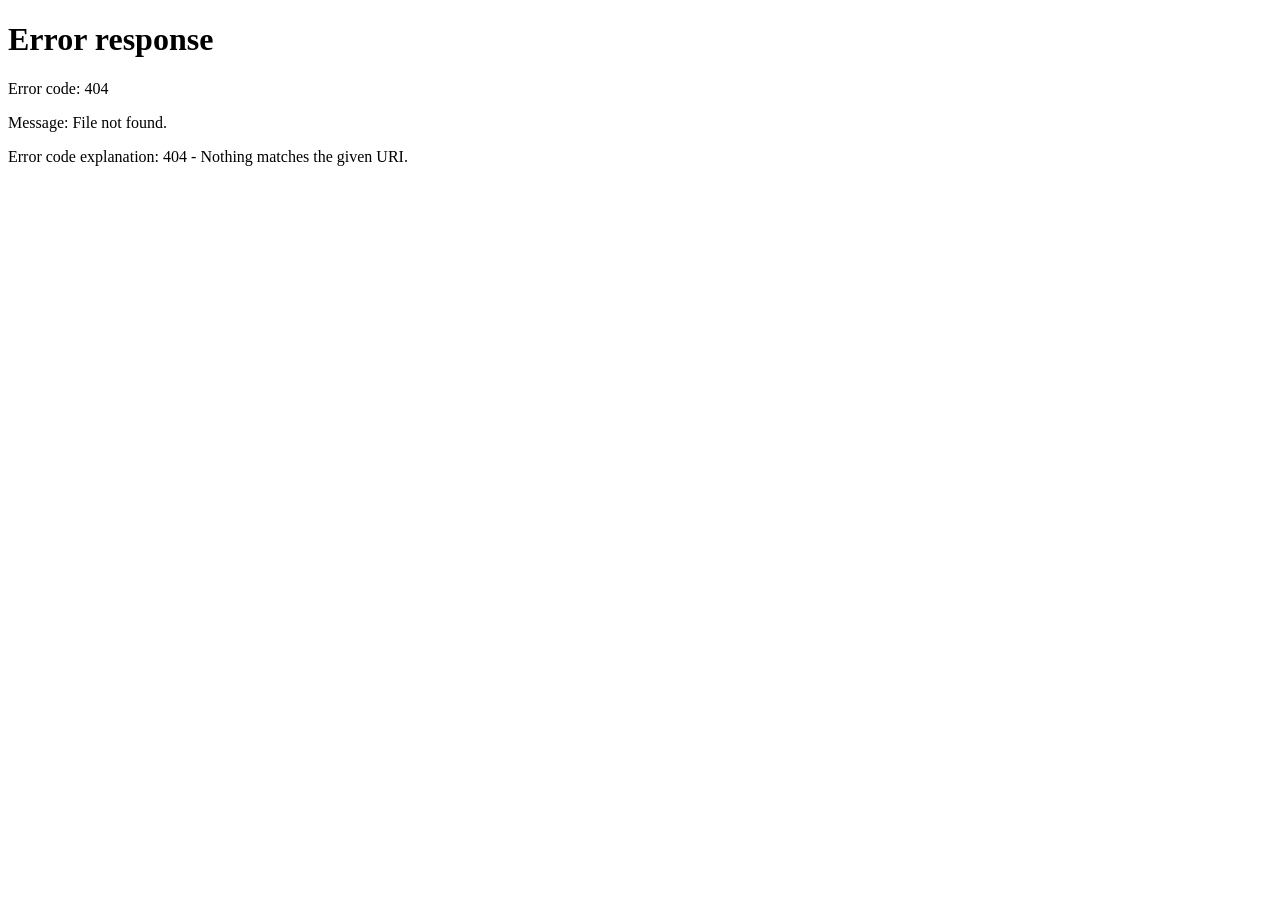
==== index.html @ f701d6c8 "Root GitHub Pages site: Google Search Console verification, redirect to MagMail Co-Authored-By: Clau" ====
<!doctype html>
<html lang="en">
<head>
<meta charset="utf-8">
<title>Magnar Harestad</title>
<meta http-equiv="refresh" content="0; url=/magmail-site/">
<link rel="canonical" href="https://magnarharestad.github.io/magmail-site/">
<link rel="icon" href="favicon.png">
</head>
<body style="background:#121212;color:#e1e1e1;font-family:Segoe UI,system-ui,sans-serif">
<p>Redirecting to <a style="color:#588cff" href="/magmail-site/">MagMail</a>…</p>
</body>
</html>
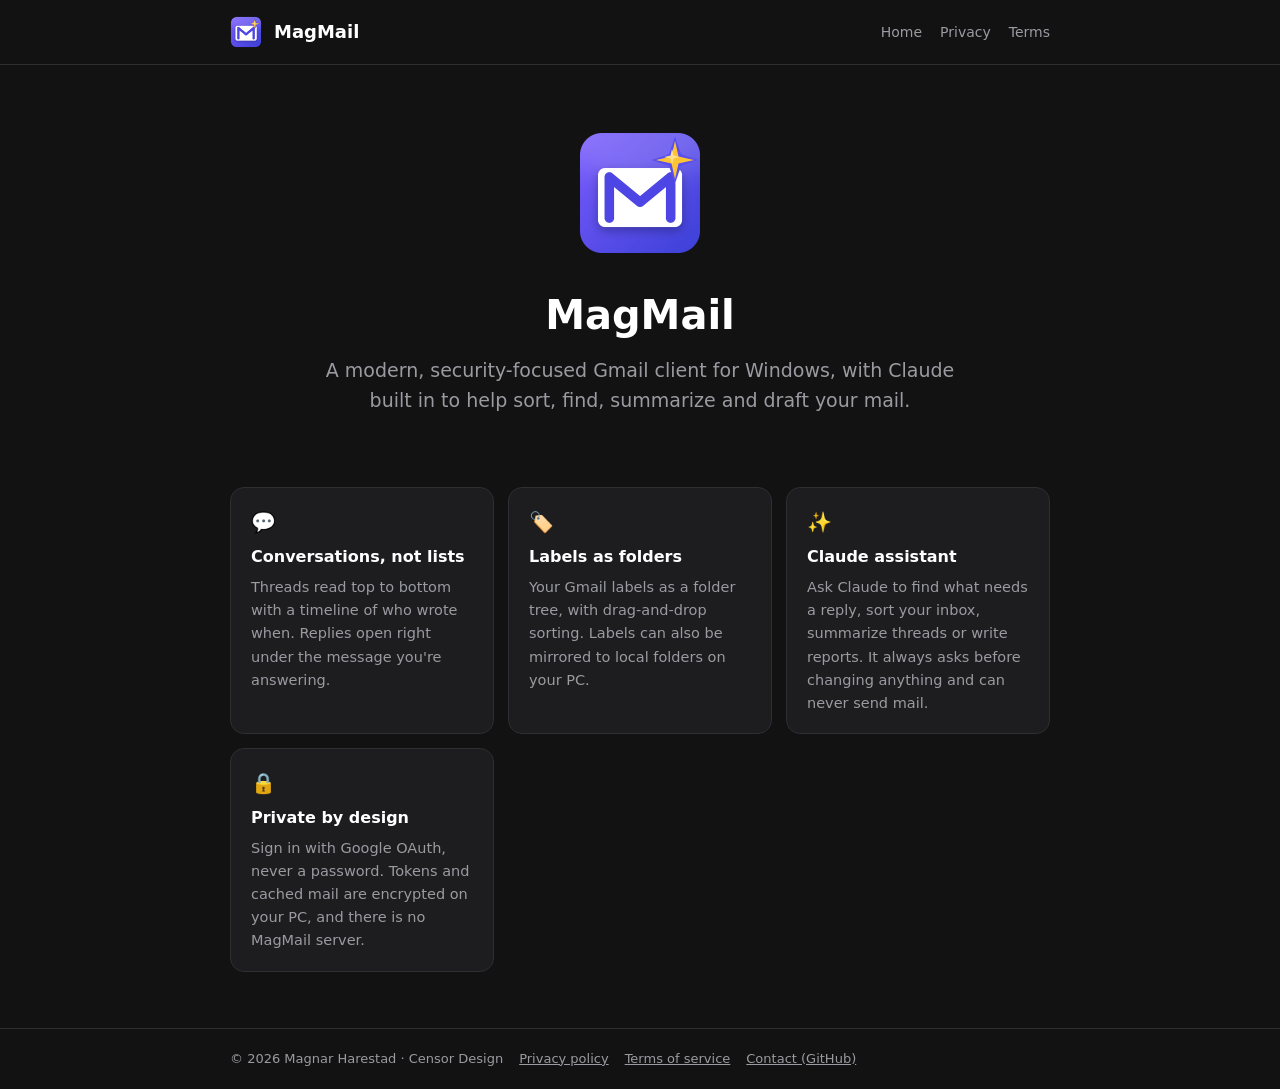
==== commit 21ea42c3: "Serve the MagMail site at the root (home, privacy, terms) Google's OAuth branding check requires the" ====
--- a/index.html
+++ b/index.html
@@ -2,12 +2,30 @@
 <html lang="en">
 <head>
 <meta charset="utf-8">
-<title>Magnar Harestad</title>
-<meta http-equiv="refresh" content="0; url=/magmail-site/">
-<link rel="canonical" href="https://magnarharestad.github.io/magmail-site/">
+<meta name="viewport" content="width=device-width, initial-scale=1">
+<title>MagMail - secure Gmail client for Windows</title>
+<meta name="description" content="MagMail - a secure, modern Gmail client for Windows with Claude built in.">
 <link rel="icon" href="favicon.png">
+<link rel="stylesheet" href="style.css">
 </head>
-<body style="background:#121212;color:#e1e1e1;font-family:Segoe UI,system-ui,sans-serif">
-<p>Redirecting to <a style="color:#588cff" href="/magmail-site/">MagMail</a>…</p>
+<body>
+<header><div class="wrap"><img src="favicon.png" alt=""><a class="brand" href="./">MagMail</a>
+  <nav><a href="./">Home</a><a href="privacy.html">Privacy</a><a href="terms.html">Terms</a></nav></div></header>
+
+<main class="wrap">
+  <section class="hero">
+    <img src="logo.png" alt="MagMail logo">
+    <h1>MagMail</h1>
+    <p>A modern, security-focused Gmail client for Windows, with Claude built in to help sort, find, summarize and draft your mail.</p>
+  </section>
+  <section class="grid">
+    <div class="card"><div class="i">💬</div><h3>Conversations, not lists</h3><p>Threads read top to bottom with a timeline of who wrote when. Replies open right under the message you're answering.</p></div>
+    <div class="card"><div class="i">🏷️</div><h3>Labels as folders</h3><p>Your Gmail labels as a folder tree, with drag-and-drop sorting. Labels can also be mirrored to local folders on your PC.</p></div>
+    <div class="card"><div class="i">✨</div><h3>Claude assistant</h3><p>Ask Claude to find what needs a reply, sort your inbox, summarize threads or write reports. It always asks before changing anything and can never send mail.</p></div>
+    <div class="card"><div class="i">🔒</div><h3>Private by design</h3><p>Sign in with Google OAuth, never a password. Tokens and cached mail are encrypted on your PC, and there is no MagMail server.</p></div>
+  </section>
+</main>
+
+<footer><div class="wrap"><span>© 2026 Magnar Harestad · Censor Design</span><a href="privacy.html">Privacy policy</a><a href="terms.html">Terms of service</a><a href="https://github.com/MagnarHarestad">Contact (GitHub)</a></div></footer>
 </body>
 </html>
--- a/style.css
+++ b/style.css
@@ -0,0 +1,31 @@
+:root { --bg:#121212; --surface:#1d1d20; --border:#2e2e33; --text:#e1e1e1; --dim:#9a9aa1; --accent:#588cff; --gold:#ffc83c; }
+* { box-sizing: border-box; }
+body { margin:0; background:var(--bg); color:var(--text); font:16px/1.6 "Segoe UI", system-ui, -apple-system, sans-serif; }
+a { color:var(--accent); }
+code { background:rgba(255,255,255,.07); padding:1px 5px; border-radius:4px; font-size:.9em; }
+.wrap { max-width:860px; margin:0 auto; padding:0 20px; }
+header { border-bottom:1px solid var(--border); }
+header .wrap { display:flex; align-items:center; gap:12px; height:64px; }
+header img { width:32px; height:32px; }
+header .brand { font-weight:600; font-size:18px; color:#fff; text-decoration:none; }
+header nav { margin-left:auto; display:flex; gap:18px; font-size:14px; }
+header nav a { color:var(--dim); text-decoration:none; }
+header nav a:hover { color:#fff; }
+.hero { text-align:center; padding:64px 0 40px; }
+.hero img { width:128px; height:128px; }
+.hero h1 { font-size:40px; margin:18px 0 8px; color:#fff; }
+.hero p { color:var(--dim); font-size:19px; max-width:640px; margin:0 auto; }
+.grid { display:grid; grid-template-columns:repeat(auto-fit, minmax(240px, 1fr)); gap:14px; margin:32px 0 56px; }
+.card { background:var(--surface); border:1px solid var(--border); border-radius:14px; padding:18px 20px; }
+.card h3 { margin:0 0 6px; font-size:16px; color:#fff; }
+.card p { margin:0; color:var(--dim); font-size:14.5px; }
+.card .i { font-size:20px; margin-bottom:6px; }
+article { padding:40px 0 64px; }
+article h1 { color:#fff; margin-bottom:4px; }
+article .updated { color:var(--dim); margin-top:0; }
+article h2 { color:#fff; font-size:20px; margin-top:32px; }
+article li { margin:4px 0; }
+.note { background:var(--surface); border:1px solid var(--border); border-left:3px solid var(--gold); border-radius:10px; padding:12px 16px; }
+footer { border-top:1px solid var(--border); color:var(--dim); font-size:13px; }
+footer .wrap { padding:20px; display:flex; gap:16px; flex-wrap:wrap; }
+footer a { color:var(--dim); }
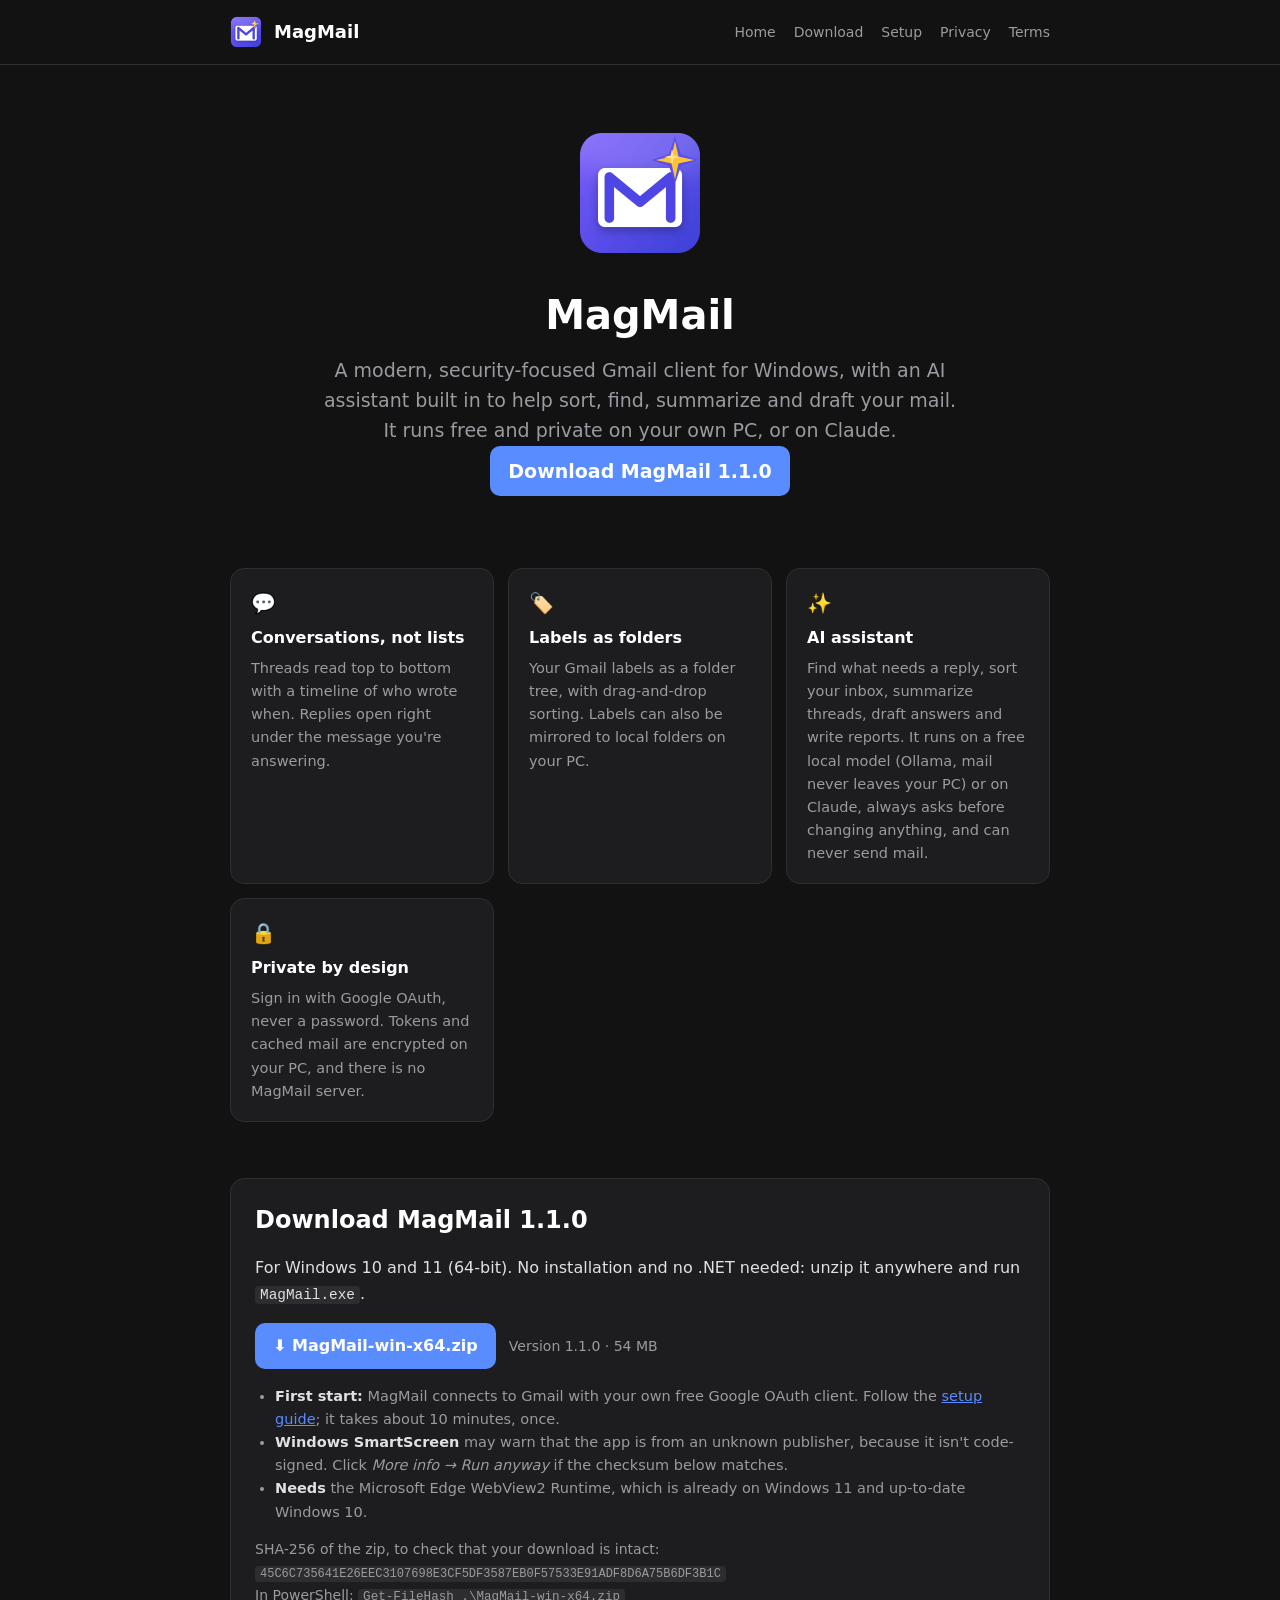
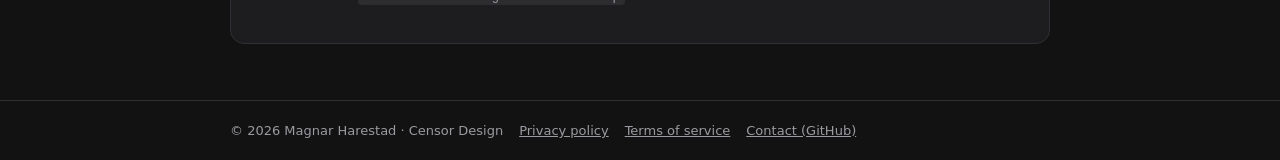
==== commit 1057ff5e: "Release MagMail 1.1.0: download section and setup guide - Download section on the home page (latest " ====
--- a/index.html
+++ b/index.html
@@ -10,19 +10,31 @@
 </head>
 <body>
 <header><div class="wrap"><img src="favicon.png" alt=""><a class="brand" href="./">MagMail</a>
-  <nav><a href="./">Home</a><a href="privacy.html">Privacy</a><a href="terms.html">Terms</a></nav></div></header>
+  <nav><a href="./">Home</a><a href="./#download">Download</a><a href="setup.html">Setup</a><a href="privacy.html">Privacy</a><a href="terms.html">Terms</a></nav></div></header>
 
 <main class="wrap">
   <section class="hero">
     <img src="logo.png" alt="MagMail logo">
     <h1>MagMail</h1>
-    <p>A modern, security-focused Gmail client for Windows, with Claude built in to help sort, find, summarize and draft your mail.</p>
+    <p>A modern, security-focused Gmail client for Windows, with an AI assistant built in to help sort, find, summarize and draft your mail. It runs free and private on your own PC, or on Claude.</p>
+    <p class="cta"><a class="button" href="#download">Download MagMail 1.1.0</a></p>
   </section>
   <section class="grid">
     <div class="card"><div class="i">💬</div><h3>Conversations, not lists</h3><p>Threads read top to bottom with a timeline of who wrote when. Replies open right under the message you're answering.</p></div>
     <div class="card"><div class="i">🏷️</div><h3>Labels as folders</h3><p>Your Gmail labels as a folder tree, with drag-and-drop sorting. Labels can also be mirrored to local folders on your PC.</p></div>
-    <div class="card"><div class="i">✨</div><h3>Claude assistant</h3><p>Ask Claude to find what needs a reply, sort your inbox, summarize threads or write reports. It always asks before changing anything and can never send mail.</p></div>
+    <div class="card"><div class="i">✨</div><h3>AI assistant</h3><p>Find what needs a reply, sort your inbox, summarize threads, draft answers and write reports. It runs on a free local model (Ollama, mail never leaves your PC) or on Claude, always asks before changing anything, and can never send mail.</p></div>
     <div class="card"><div class="i">🔒</div><h3>Private by design</h3><p>Sign in with Google OAuth, never a password. Tokens and cached mail are encrypted on your PC, and there is no MagMail server.</p></div>
+  </section>
+  <section id="download" class="download">
+    <h2>Download MagMail 1.1.0</h2>
+    <p>For Windows 10 and 11 (64-bit). No installation and no .NET needed: unzip it anywhere and run <code>MagMail.exe</code>.</p>
+    <p><a class="button" href="https://github.com/MagnarHarestad/magnarharestad.github.io/releases/latest/download/MagMail-win-x64.zip">⬇ MagMail-win-x64.zip</a> <span class="meta">Version 1.1.0 · 54 MB</span></p>
+    <ul class="facts">
+      <li><strong>First start:</strong> MagMail connects to Gmail with your own free Google OAuth client. Follow the <a href="setup.html">setup guide</a>; it takes about 10 minutes, once.</li>
+      <li><strong>Windows SmartScreen</strong> may warn that the app is from an unknown publisher, because it isn't code-signed. Click <em>More info → Run anyway</em> if the checksum below matches.</li>
+      <li><strong>Needs</strong> the Microsoft Edge WebView2 Runtime, which is already on Windows 11 and up-to-date Windows 10.</li>
+    </ul>
+    <p class="meta">SHA-256 of the zip, to check that your download is intact:<br><code class="sha">45C6C735641E26EEC3107698E3CF5DF3587EB0F57533E91ADF8D6A75B6DF3B1C</code><br>In PowerShell: <code>Get-FileHash .\MagMail-win-x64.zip</code></p>
   </section>
 </main>
 
--- a/style.css
+++ b/style.css
@@ -29,3 +29,16 @@
 footer { border-top:1px solid var(--border); color:var(--dim); font-size:13px; }
 footer .wrap { padding:20px; display:flex; gap:16px; flex-wrap:wrap; }
 footer a { color:var(--dim); }
+
+.button { display:inline-block; background:var(--accent); color:#fff; font-weight:600; padding:10px 18px; border-radius:10px; text-decoration:none; }
+.button:hover { filter:brightness(1.1); }
+.cta { margin-top:22px; }
+.download { background:var(--surface); border:1px solid var(--border); border-radius:14px; padding:22px 24px; margin:0 0 56px; }
+.download h2 { margin:0 0 6px; color:#fff; }
+.download .meta, .meta { color:var(--dim); font-size:14px; margin-left:8px; }
+.download p.meta { margin-left:0; }
+.facts { color:var(--dim); font-size:14.5px; padding-left:20px; }
+.facts strong { color:var(--text); }
+code.sha { font-size:12px; word-break:break-all; }
+.steps li { margin:8px 0; }
+pre { background:#0d0d0f; border:1px solid var(--border); border-radius:8px; padding:10px 12px; overflow:auto; }
